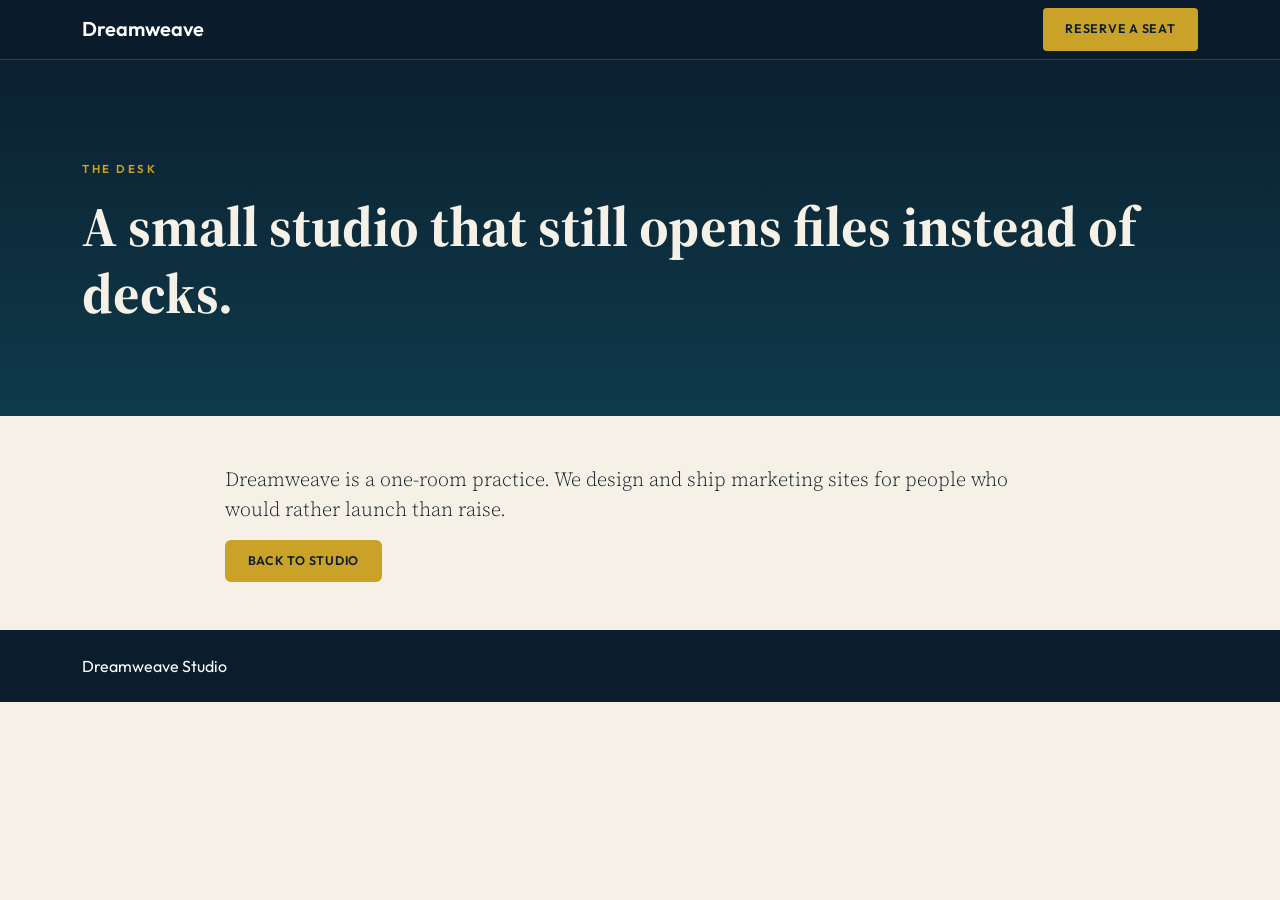
==== about.html @ dca9e6ca "Add inner pages so nav works" ====
<!doctype html><html lang="en"><head><meta charset="utf-8"><meta name="viewport" content="width=device-width, initial-scale=1"><title>About — Dreamweave</title><link href="https://fonts.googleapis.com/css2?family=Outfit:wght@400;500;600;700&family=Source+Serif+4:opsz,wght@8..60,400;8..60,600;8..60,700&display=swap" rel="stylesheet"><link href="https://cdn.jsdelivr.net/npm/bootstrap@5.3.8/dist/css/bootstrap.min.css" rel="stylesheet" crossorigin="anonymous"><link href="css/custom.css" rel="stylesheet"></head><body><nav class="navbar navbar-expand-lg navbar-dream fixed-top sans"><div class="container"><a class="navbar-brand text-white fw-semibold" href="index.html">Dreamweave</a><a class="btn btn-gold btn-sm" href="contact.html">Reserve a seat</a></div></nav><header class="page-hero"><div class="container"><p class="section-label sans mb-3">The desk</p><h1 class="display-4 fw-bold">A small studio that still opens files instead of decks.</h1></div></header><main class="py-5"><div class="container col-lg-8"><p class="lead">Dreamweave is a one-room practice. We design and ship marketing sites for people who would rather launch than raise.</p><a class="btn btn-gold sans" href="index.html">Back to studio</a></div></main><footer class="site-footer py-4 sans"><div class="container text-white">Dreamweave Studio</div></footer><script src="https://cdn.jsdelivr.net/npm/bootstrap@5.3.8/dist/js/bootstrap.bundle.min.js" crossorigin="anonymous"></script><script src="js/site.js"></script></body></html>
---- css/custom.css ----
:root{--dw-navy:#0b1c2c;--dw-teal:#0e3a4a;--dw-gold:#c9a227;--dw-gold-soft:#e8d48b;--dw-cream:#f6f1e7;--dw-ink:#14202b;--dw-ease:cubic-bezier(.22,1,.36,1);--dw-move:480ms}
html{scroll-behavior:smooth}
body{font-family:"Source Serif 4",Georgia,serif;color:var(--dw-ink);background:var(--dw-cream);padding-top:72px}
.sans{font-family:Outfit,system-ui,sans-serif}
code{font-family:Outfit,system-ui,sans-serif;font-size:.92em;color:var(--dw-gold);background:rgba(201,162,39,.14);padding:.08em .38em;border-radius:.28rem}
.navbar-dream{background:rgba(11,28,44,.92);backdrop-filter:blur(12px);border-bottom:1px solid rgba(201,162,39,.25)}
.navbar-dream .nav-link{color:rgba(246,241,231,.82)!important;font-weight:500;letter-spacing:.04em;text-transform:uppercase;font-size:.78rem}
.navbar-dream .nav-link:hover,.navbar-dream .nav-link.active{color:var(--dw-gold-soft)!important}
.hero,.page-hero{margin-top:-72px;color:var(--dw-cream);background:linear-gradient(180deg,#0b1c2c,#0e3a4a)}
.hero{min-height:92vh;padding-top:72px}
.page-hero{padding:10rem 0 5rem}
.gold-rule{width:72px;height:2px;background:var(--dw-gold)}
.btn-gold{background:var(--dw-gold);color:var(--dw-navy);border:none;font-weight:600;letter-spacing:.06em;text-transform:uppercase;font-size:.78rem;padding:.75rem 1.4rem}
.btn-gold:hover{background:var(--dw-gold-soft);color:var(--dw-navy)}
.btn-ghost{border:1px solid rgba(232,212,139,.55);color:var(--dw-gold-soft);font-weight:600;letter-spacing:.06em;text-transform:uppercase;font-size:.78rem;padding:.75rem 1.4rem}
.section-label{color:var(--dw-gold);letter-spacing:.22em;text-transform:uppercase;font-size:.72rem;font-weight:600}
.card-weave{border:1px solid rgba(14,58,74,.12);background:#fff;border-radius:1rem}
.card-weave:hover{transform:translateY(-6px);box-shadow:0 18px 40px rgba(11,28,44,.12)}
.stat{font-size:2.4rem;font-weight:700;line-height:1;color:var(--dw-navy)}
.bento{display:grid;grid-template-columns:1.4fr 1fr 1fr;gap:1.1rem}
.bento-wide{grid-column:1/2;grid-row:1/3;min-height:280px;background:linear-gradient(180deg,#0e3a4a,#0b1c2c);color:var(--dw-cream)!important}
footer.site-footer{background:var(--dw-navy);color:rgba(246,241,231,.75)}
.scroll-progress{position:fixed;top:0;left:0;height:2px;width:100%;z-index:1080;background:var(--dw-gold);transform:scaleX(0);transform-origin:0 50%;animation:dw-progress linear;animation-timeline:scroll()}
@keyframes dw-progress{from{transform:scaleX(0)}to{transform:scaleX(1)}}
@media(max-width:991.98px){.bento{grid-template-columns:1fr 1fr}.bento-wide{grid-column:1/-1;grid-row:auto}.navbar-dream .navbar-collapse{background:var(--dw-navy);padding:.75rem 1.25rem}}
@media(max-width:575.98px){.bento{grid-template-columns:1fr}}
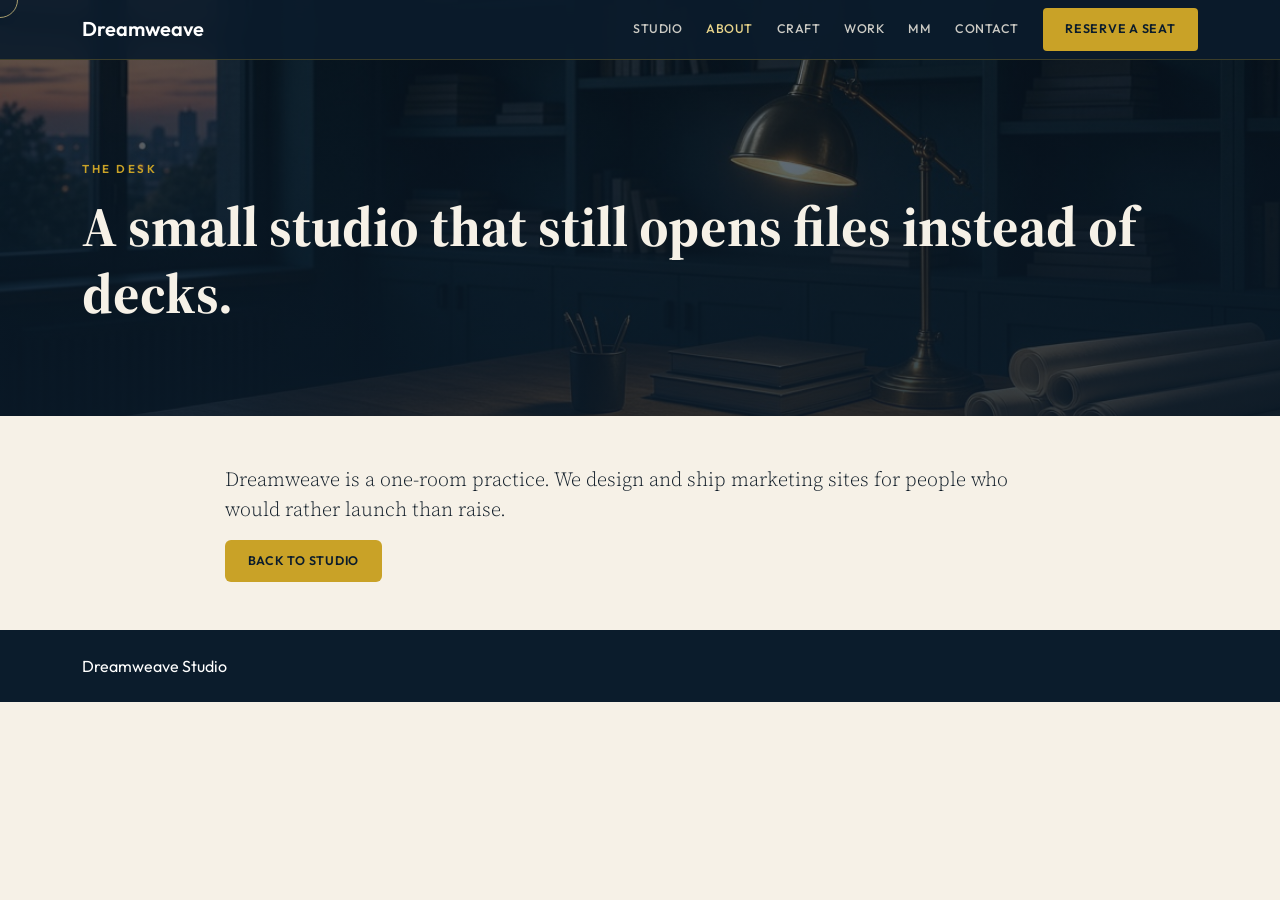
==== commit 050ded4a: "Polish: photo cards on work, MM nav links, CSS utilities (btn-ghost, gold-rule, stat)" ====
--- a/about.html
+++ b/about.html
@@ -1 +1,39 @@
-<!doctype html><html lang="en"><head><meta charset="utf-8"><meta name="viewport" content="width=device-width, initial-scale=1"><title>About — Dreamweave</title><link href="https://fonts.googleapis.com/css2?family=Outfit:wght@400;500;600;700&family=Source+Serif+4:opsz,wght@8..60,400;8..60,600;8..60,700&display=swap" rel="stylesheet"><link href="https://cdn.jsdelivr.net/npm/bootstrap@5.3.8/dist/css/bootstrap.min.css" rel="stylesheet" crossorigin="anonymous"><link href="css/custom.css" rel="stylesheet"></head><body><nav class="navbar navbar-expand-lg navbar-dream fixed-top sans"><div class="container"><a class="navbar-brand text-white fw-semibold" href="index.html">Dreamweave</a><a class="btn btn-gold btn-sm" href="contact.html">Reserve a seat</a></div></nav><header class="page-hero"><div class="container"><p class="section-label sans mb-3">The desk</p><h1 class="display-4 fw-bold">A small studio that still opens files instead of decks.</h1></div></header><main class="py-5"><div class="container col-lg-8"><p class="lead">Dreamweave is a one-room practice. We design and ship marketing sites for people who would rather launch than raise.</p><a class="btn btn-gold sans" href="index.html">Back to studio</a></div></main><footer class="site-footer py-4 sans"><div class="container text-white">Dreamweave Studio</div></footer><script src="https://cdn.jsdelivr.net/npm/bootstrap@5.3.8/dist/js/bootstrap.bundle.min.js" crossorigin="anonymous"></script><script src="js/site.js"></script></body></html>+<!doctype html>
+<html lang="en">
+<head>
+  <meta charset="utf-8">
+  <meta name="viewport" content="width=device-width, initial-scale=1">
+  <title>About — Dreamweave</title>
+  <link rel="preconnect" href="https://fonts.googleapis.com">
+  <link rel="preconnect" href="https://fonts.gstatic.com" crossorigin>
+  <link href="https://fonts.googleapis.com/css2?family=Outfit:wght@400;500;600;700&family=Source+Serif+4:opsz,wght@8..60,400;8..60,600;8..60,700&display=swap" rel="stylesheet">
+  <link href="https://cdn.jsdelivr.net/npm/bootstrap@5.3.8/dist/css/bootstrap.min.css" rel="stylesheet" crossorigin="anonymous">
+  <link href="css/custom.css" rel="stylesheet">
+</head>
+<body>
+  <nav class="navbar navbar-expand-lg navbar-dream fixed-top sans">
+    <div class="container">
+      <a class="navbar-brand text-white fw-semibold" href="index.html">Dreamweave</a>
+      <button class="navbar-toggler" type="button" data-bs-toggle="collapse" data-bs-target="#navMain" aria-label="Toggle navigation"><span class="navbar-toggler-icon" style="filter: invert(1);"></span></button>
+      <div class="collapse navbar-collapse" id="navMain">
+        <ul class="navbar-nav ms-auto align-items-lg-center gap-lg-2">
+          <li class="nav-item"><a class="nav-link" href="index.html">Studio</a></li>
+          <li class="nav-item"><a class="nav-link" href="about.html">About</a></li>
+          <li class="nav-item"><a class="nav-link" href="craft.html">Craft</a></li>
+          <li class="nav-item"><a class="nav-link" href="work.html">Work</a></li>
+          <li class="nav-item"><a class="nav-link" href="mm.html">MM</a></li>
+          <li class="nav-item"><a class="nav-link" href="contact.html">Contact</a></li>
+          <li class="nav-item ms-lg-2"><a class="btn btn-gold btn-sm" href="contact.html">Reserve a seat</a></li>
+        </ul>
+      </div>
+    </div>
+  </nav>
+  <header class="page-hero library"><div class="container"><p class="section-label sans mb-3">The desk</p><h1 class="display-4 fw-bold">A small studio that still opens files instead of decks.</h1></div></header>
+  <main class="py-5"><div class="container col-lg-8">
+    <p class="lead">Dreamweave is a one-room practice. We design and ship marketing sites for people who would rather launch than raise.</p>
+    <a class="btn btn-gold sans" href="index.html">Back to studio</a>
+  </div></main>
+  <footer class="site-footer py-4 sans"><div class="container text-white">Dreamweave Studio</div></footer>
+  <script src="https://cdn.jsdelivr.net/npm/bootstrap@5.3.8/dist/js/bootstrap.bundle.min.js" crossorigin="anonymous"></script>
+  <script src="js/site.js"></script>
+</body></html>
--- a/css/custom.css
+++ b/css/custom.css
@@ -1,26 +1,168 @@
-:root{--dw-navy:#0b1c2c;--dw-teal:#0e3a4a;--dw-gold:#c9a227;--dw-gold-soft:#e8d48b;--dw-cream:#f6f1e7;--dw-ink:#14202b;--dw-ease:cubic-bezier(.22,1,.36,1);--dw-move:480ms}
-html{scroll-behavior:smooth}
-body{font-family:"Source Serif 4",Georgia,serif;color:var(--dw-ink);background:var(--dw-cream);padding-top:72px}
-.sans{font-family:Outfit,system-ui,sans-serif}
-code{font-family:Outfit,system-ui,sans-serif;font-size:.92em;color:var(--dw-gold);background:rgba(201,162,39,.14);padding:.08em .38em;border-radius:.28rem}
-.navbar-dream{background:rgba(11,28,44,.92);backdrop-filter:blur(12px);border-bottom:1px solid rgba(201,162,39,.25)}
-.navbar-dream .nav-link{color:rgba(246,241,231,.82)!important;font-weight:500;letter-spacing:.04em;text-transform:uppercase;font-size:.78rem}
-.navbar-dream .nav-link:hover,.navbar-dream .nav-link.active{color:var(--dw-gold-soft)!important}
-.hero,.page-hero{margin-top:-72px;color:var(--dw-cream);background:linear-gradient(180deg,#0b1c2c,#0e3a4a)}
-.hero{min-height:92vh;padding-top:72px}
-.page-hero{padding:10rem 0 5rem}
-.gold-rule{width:72px;height:2px;background:var(--dw-gold)}
-.btn-gold{background:var(--dw-gold);color:var(--dw-navy);border:none;font-weight:600;letter-spacing:.06em;text-transform:uppercase;font-size:.78rem;padding:.75rem 1.4rem}
-.btn-gold:hover{background:var(--dw-gold-soft);color:var(--dw-navy)}
-.btn-ghost{border:1px solid rgba(232,212,139,.55);color:var(--dw-gold-soft);font-weight:600;letter-spacing:.06em;text-transform:uppercase;font-size:.78rem;padding:.75rem 1.4rem}
-.section-label{color:var(--dw-gold);letter-spacing:.22em;text-transform:uppercase;font-size:.72rem;font-weight:600}
-.card-weave{border:1px solid rgba(14,58,74,.12);background:#fff;border-radius:1rem}
-.card-weave:hover{transform:translateY(-6px);box-shadow:0 18px 40px rgba(11,28,44,.12)}
-.stat{font-size:2.4rem;font-weight:700;line-height:1;color:var(--dw-navy)}
-.bento{display:grid;grid-template-columns:1.4fr 1fr 1fr;gap:1.1rem}
-.bento-wide{grid-column:1/2;grid-row:1/3;min-height:280px;background:linear-gradient(180deg,#0e3a4a,#0b1c2c);color:var(--dw-cream)!important}
-footer.site-footer{background:var(--dw-navy);color:rgba(246,241,231,.75)}
-.scroll-progress{position:fixed;top:0;left:0;height:2px;width:100%;z-index:1080;background:var(--dw-gold);transform:scaleX(0);transform-origin:0 50%;animation:dw-progress linear;animation-timeline:scroll()}
-@keyframes dw-progress{from{transform:scaleX(0)}to{transform:scaleX(1)}}
-@media(max-width:991.98px){.bento{grid-template-columns:1fr 1fr}.bento-wide{grid-column:1/-1;grid-row:auto}.navbar-dream .navbar-collapse{background:var(--dw-navy);padding:.75rem 1.25rem}}
-@media(max-width:575.98px){.bento{grid-template-columns:1fr}}
+:root {
+  --dw-navy: #0b1c2c;
+  --dw-teal: #0e3a4a;
+  --dw-gold: #c9a227;
+  --dw-gold-soft: #e8d48b;
+  --dw-cream: #f6f1e7;
+  --dw-ink: #14202b;
+  --dw-ease: cubic-bezier(0.22, 1, 0.36, 1);
+  --dw-spring: cubic-bezier(0.34, 1.4, 0.5, 1);
+  --dw-move: 480ms;
+  --dw-micro: 160ms;
+}
+html { scroll-behavior: smooth; }
+body {
+  font-family: "Source Serif 4", Georgia, serif;
+  color: var(--dw-ink);
+  background: var(--dw-cream);
+  padding-top: 72px;
+}
+.sans { font-family: Outfit, system-ui, sans-serif; }
+code {
+  font-family: Outfit, system-ui, sans-serif;
+  font-size: 0.92em;
+  color: var(--dw-gold);
+  background: rgba(201, 162, 39, 0.14);
+  padding: 0.08em 0.38em;
+  border-radius: 0.28rem;
+}
+.navbar-dream {
+  background: rgba(11, 28, 44, 0.92);
+  backdrop-filter: blur(12px);
+  border-bottom: 1px solid rgba(201, 162, 39, 0.25);
+  transition: background var(--dw-move) var(--dw-ease), padding var(--dw-move) var(--dw-ease);
+}
+.navbar-dream.is-compact { background: rgba(11, 28, 44, 0.98); }
+.navbar-dream .nav-link {
+  color: rgba(246, 241, 231, 0.82) !important;
+  font-weight: 500; letter-spacing: 0.04em; text-transform: uppercase; font-size: 0.78rem;
+}
+.navbar-dream .nav-link:hover,
+.navbar-dream .nav-link.active { color: var(--dw-gold-soft) !important; }
+.hero, .page-hero {
+  margin-top: -72px; color: var(--dw-cream);
+  background:
+    linear-gradient(180deg, rgba(11, 28, 44, 0.55) 0%, rgba(11, 28, 44, 0.82) 100%),
+    url("../img/hero.jpg") center / cover no-repeat;
+}
+.hero { min-height: 92vh; padding-top: 72px; }
+.page-hero { padding: 10rem 0 5rem; }
+.page-hero.library {
+  background:
+    linear-gradient(180deg, rgba(11, 28, 44, 0.55) 0%, rgba(11, 28, 44, 0.82) 100%),
+    url("../img/library.jpg") center / cover no-repeat;
+}
+.page-hero.folio {
+  background:
+    linear-gradient(165deg, rgba(11, 28, 44, 0.5) 0%, rgba(42, 34, 24, 0.78) 100%),
+    url("../img/work-folio.jpg") center / cover no-repeat;
+}
+.page-hero.wire {
+  background:
+    linear-gradient(180deg, rgba(11, 28, 44, 0.55) 0%, rgba(11, 28, 44, 0.82) 100%),
+    url("../img/wireframes.jpg") center / cover no-repeat;
+}
+.page-hero.kiln {
+  background:
+    linear-gradient(180deg, rgba(26, 20, 14, 0.55) 0%, rgba(58, 36, 20, 0.82) 100%),
+    url("../img/work-kiln.jpg") center / cover no-repeat;
+}
+.section-label { color: var(--dw-gold); letter-spacing: 0.22em; text-transform: uppercase; font-size: 0.72rem; font-weight: 600; }
+.gold-rule { width: 72px; height: 2px; background: var(--dw-gold); }
+.btn-gold {
+  background: var(--dw-gold); color: var(--dw-navy); border: none; font-weight: 600;
+  letter-spacing: 0.06em; text-transform: uppercase; font-size: 0.78rem; padding: 0.75rem 1.4rem;
+  transition: transform var(--dw-micro) var(--dw-spring), background var(--dw-micro);
+}
+.btn-gold:hover { background: var(--dw-gold-soft); color: var(--dw-navy); transform: translateY(-2px); }
+.btn-gold:active { transform: scale(0.98); }
+.btn-ghost {
+  border: 1px solid rgba(232, 212, 139, 0.55);
+  color: var(--dw-gold-soft);
+  font-weight: 600;
+  letter-spacing: 0.06em;
+  text-transform: uppercase;
+  font-size: 0.78rem;
+  padding: 0.75rem 1.4rem;
+  background: transparent;
+}
+.btn-ghost:hover { background: rgba(232, 212, 139, 0.12); color: var(--dw-gold-soft); }
+.stat { font-size: 2.4rem; font-weight: 700; line-height: 1; color: var(--dw-navy); }
+.card-weave {
+  border: 1px solid rgba(14, 58, 74, 0.12); background: #fff; border-radius: 1rem;
+  overflow: hidden;
+  position: relative;
+  transition: transform var(--dw-move) var(--dw-spring), box-shadow var(--dw-move) var(--dw-ease);
+}
+.card-weave:hover { transform: translateY(-6px); box-shadow: 0 18px 40px rgba(11, 28, 44, 0.12); }
+.card-photo {
+  height: 180px;
+  background-size: cover;
+  background-position: center;
+}
+.card-photo.harbor { background-image: url("../img/work-harbor.jpg"); }
+.card-photo.folio { background-image: url("../img/work-folio.jpg"); }
+.card-photo.kiln { background-image: url("../img/work-kiln.jpg"); }
+.step-num { font-size: 0.78rem; letter-spacing: 0.18em; font-weight: 600; color: var(--dw-gold); }
+.icon-orb {
+  width: 52px; height: 52px; border-radius: 50%;
+  background: rgba(201, 162, 39, 0.12);
+  color: var(--dw-teal);
+  display: grid; place-items: center; font-size: 1.35rem;
+}
+footer.site-footer { background: var(--dw-navy); color: rgba(246, 241, 231, 0.75); }
+.form-control, .form-select {
+  border-radius: 0.6rem;
+  border-color: rgba(14, 58, 74, 0.18);
+  padding: 0.8rem 1rem;
+}
+.form-live { position: relative; }
+.form-live .tick {
+  position: absolute; right: 12px; top: 2.55rem; color: #2a7a4b; opacity: 0; pointer-events: none;
+}
+.form-live.is-ok .tick { opacity: 1; }
+.field-ok { border-color: #2a7a4b !important; }
+.skip-link {
+  position: absolute; left: 1rem; top: -3.5rem; z-index: 1080;
+  background: var(--dw-gold); color: var(--dw-navy);
+  padding: 0.5rem 0.9rem; border-radius: 0.4rem;
+}
+.skip-link:focus { top: 0.75rem; }
+.quote-block { border-left: 3px solid var(--dw-gold); padding-left: 1.25rem; font-size: 1.2rem; }
+.mm-stage {
+  position: relative; overflow: hidden; border-radius: 1.4rem; padding: 2.2rem 1.6rem;
+  background: radial-gradient(600px 240px at 10% -10%, rgba(201,162,39,.22), transparent 60%),
+    linear-gradient(135deg, var(--dw-navy), var(--dw-teal));
+  color: var(--dw-cream);
+}
+.mm-orb {
+  position: absolute; right: -40px; top: -40px; width: 220px; height: 220px; border-radius: 50%;
+  background: conic-gradient(from 200deg, var(--dw-gold), #7a5cff, var(--dw-gold));
+  filter: blur(8px); opacity: .45; animation: mm-spin 16s linear infinite;
+}
+@keyframes mm-spin { to { transform: rotate(360deg); } }
+.scroll-progress {
+  position: fixed; top: 0; left: 0; height: 2px; width: 100%; z-index: 1080;
+  background: var(--dw-gold); transform: scaleX(0); transform-origin: 0 50%;
+  animation: dw-progress linear; animation-timeline: scroll();
+}
+@keyframes dw-progress { from { transform: scaleX(0); } to { transform: scaleX(1); } }
+.cursor-ring {
+  position: fixed; width: 36px; height: 36px;
+  border: 1px solid rgba(232, 212, 139, 0.7); border-radius: 50%;
+  pointer-events: none; z-index: 1090; transform: translate(-50%, -50%);
+  transition: width var(--dw-micro), height var(--dw-micro), background var(--dw-micro);
+}
+.cursor-ring.is-hot { width: 52px; height: 52px; background: rgba(201, 162, 39, 0.12); }
+@media (max-width: 991.98px) {
+  .navbar-dream .navbar-collapse {
+    background: var(--dw-navy); margin: 0.6rem -0.75rem 0; padding: 0.75rem 1.25rem 1.1rem;
+  }
+  .cursor-ring { display: none; }
+}
+@media (prefers-reduced-motion: reduce) {
+  html { scroll-behavior: auto; }
+  .scroll-progress, .card-weave, .mm-orb { animation: none !important; transition: none !important; }
+  .cursor-ring { display: none; }
+  .mm-orb { animation: none; }
+}
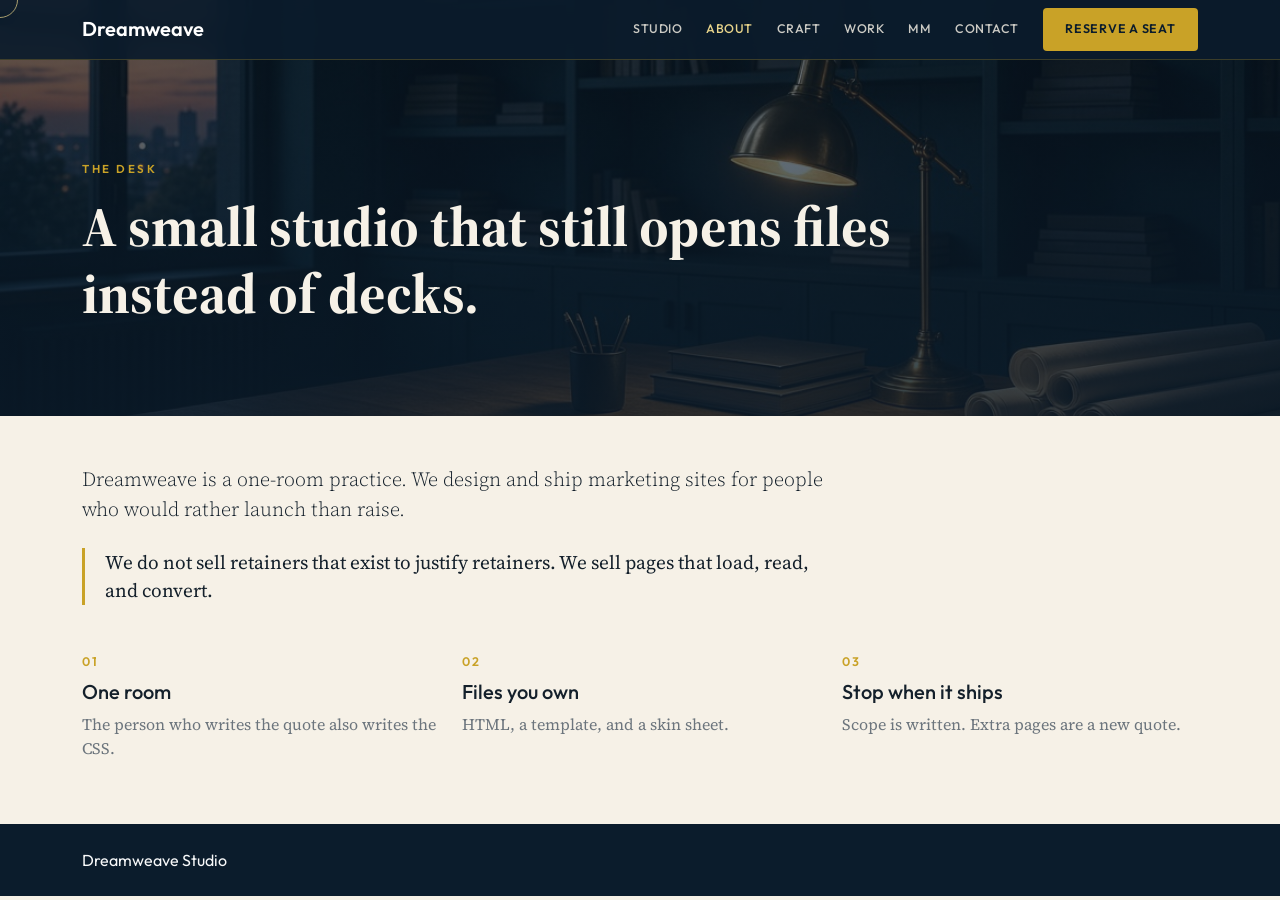
==== commit 344b6963: "Enrich about.html and craft.html from fuller dreamweave source (DW + MM polish)" ====
--- a/about.html
+++ b/about.html
@@ -8,6 +8,7 @@
   <link rel="preconnect" href="https://fonts.gstatic.com" crossorigin>
   <link href="https://fonts.googleapis.com/css2?family=Outfit:wght@400;500;600;700&family=Source+Serif+4:opsz,wght@8..60,400;8..60,600;8..60,700&display=swap" rel="stylesheet">
   <link href="https://cdn.jsdelivr.net/npm/bootstrap@5.3.8/dist/css/bootstrap.min.css" rel="stylesheet" crossorigin="anonymous">
+  <link href="https://cdn.jsdelivr.net/npm/bootstrap-icons@1.11.3/font/bootstrap-icons.min.css" rel="stylesheet">
   <link href="css/custom.css" rel="stylesheet">
 </head>
 <body>
@@ -28,12 +29,17 @@
       </div>
     </div>
   </nav>
-  <header class="page-hero library"><div class="container"><p class="section-label sans mb-3">The desk</p><h1 class="display-4 fw-bold">A small studio that still opens files instead of decks.</h1></div></header>
-  <main class="py-5"><div class="container col-lg-8">
-    <p class="lead">Dreamweave is a one-room practice. We design and ship marketing sites for people who would rather launch than raise.</p>
-    <a class="btn btn-gold sans" href="index.html">Back to studio</a>
+  <header class="page-hero library"><div class="container"><p class="section-label sans mb-3">The desk</p><h1 class="display-4 fw-bold col-lg-10">A small studio that still opens files instead of decks.</h1></div></header>
+  <main class="py-5"><div class="container">
+    <p class="lead col-lg-8">Dreamweave is a one-room practice. We design and ship marketing sites for people who would rather launch than raise.</p>
+    <blockquote class="quote-block my-4 col-lg-8">We do not sell retainers that exist to justify retainers. We sell pages that load, read, and convert.</blockquote>
+    <div class="row g-4 mt-4">
+      <div class="col-md-4"><p class="step-num sans mb-2">01</p><h2 class="h5 sans">One room</h2><p class="text-secondary">The person who writes the quote also writes the CSS.</p></div>
+      <div class="col-md-4"><p class="step-num sans mb-2">02</p><h2 class="h5 sans">Files you own</h2><p class="text-secondary">HTML, a template, and a skin sheet.</p></div>
+      <div class="col-md-4"><p class="step-num sans mb-2">03</p><h2 class="h5 sans">Stop when it ships</h2><p class="text-secondary">Scope is written. Extra pages are a new quote.</p></div>
+    </div>
   </div></main>
-  <footer class="site-footer py-4 sans"><div class="container text-white">Dreamweave Studio</div></footer>
+  <footer class="site-footer py-4 sans"><div class="container"><a class="link-light text-decoration-none" href="index.html">Dreamweave Studio</a></div></footer>
   <script src="https://cdn.jsdelivr.net/npm/bootstrap@5.3.8/dist/js/bootstrap.bundle.min.js" crossorigin="anonymous"></script>
   <script src="js/site.js"></script>
 </body></html>
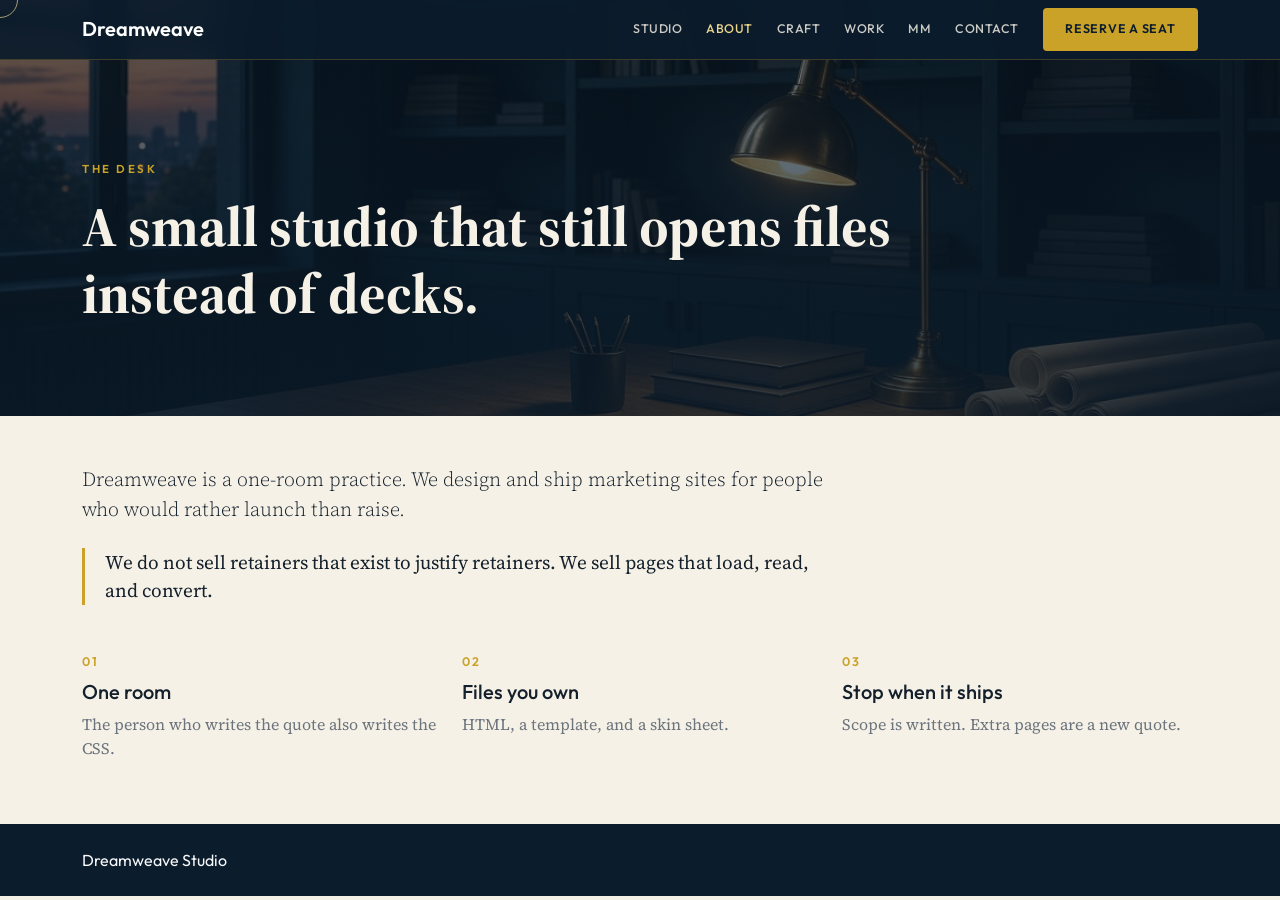
==== commit b5f23f60: "Revert today's polish 1/3: restore index, about, contact, craft to 944ef29" ====
--- a/css/custom.css
+++ b/css/custom.css
@@ -154,15 +154,31 @@
   transition: width var(--dw-micro), height var(--dw-micro), background var(--dw-micro);
 }
 .cursor-ring.is-hot { width: 52px; height: 52px; background: rgba(201, 162, 39, 0.12); }
+.bento { display: grid; grid-template-columns: 1.4fr 1fr 1fr; gap: 1.1rem; }
+.bento-wide {
+  grid-column: 1 / 2; grid-row: 1 / 3; min-height: 320px;
+  background: linear-gradient(180deg, #0e3a4a, #0b1c2c);
+  color: var(--dw-cream) !important;
+}
+.bento-contact { grid-column: 2 / -1; }
+.to-top {
+  position: fixed; right: 1.1rem; bottom: 1.1rem; width: 44px; height: 44px; border: 0;
+  border-radius: 999px; background: var(--dw-navy); color: var(--dw-gold-soft); z-index: 1070;
+  display: grid; place-items: center; opacity: 0; pointer-events: none;
+  transform: translateY(8px); transition: opacity var(--dw-micro), transform var(--dw-micro) var(--dw-spring);
+}
+.to-top.is-in { opacity: 1; pointer-events: auto; transform: none; }
 @media (max-width: 991.98px) {
+  .bento { grid-template-columns: 1fr 1fr; }
+  .bento-wide { grid-column: 1 / -1; grid-row: auto; }
   .navbar-dream .navbar-collapse {
     background: var(--dw-navy); margin: 0.6rem -0.75rem 0; padding: 0.75rem 1.25rem 1.1rem;
   }
   .cursor-ring { display: none; }
 }
+@media (max-width: 575.98px) { .bento { grid-template-columns: 1fr; } .bento-contact { grid-column: auto; } }
 @media (prefers-reduced-motion: reduce) {
   html { scroll-behavior: auto; }
   .scroll-progress, .card-weave, .mm-orb { animation: none !important; transition: none !important; }
   .cursor-ring { display: none; }
-  .mm-orb { animation: none; }
 }
